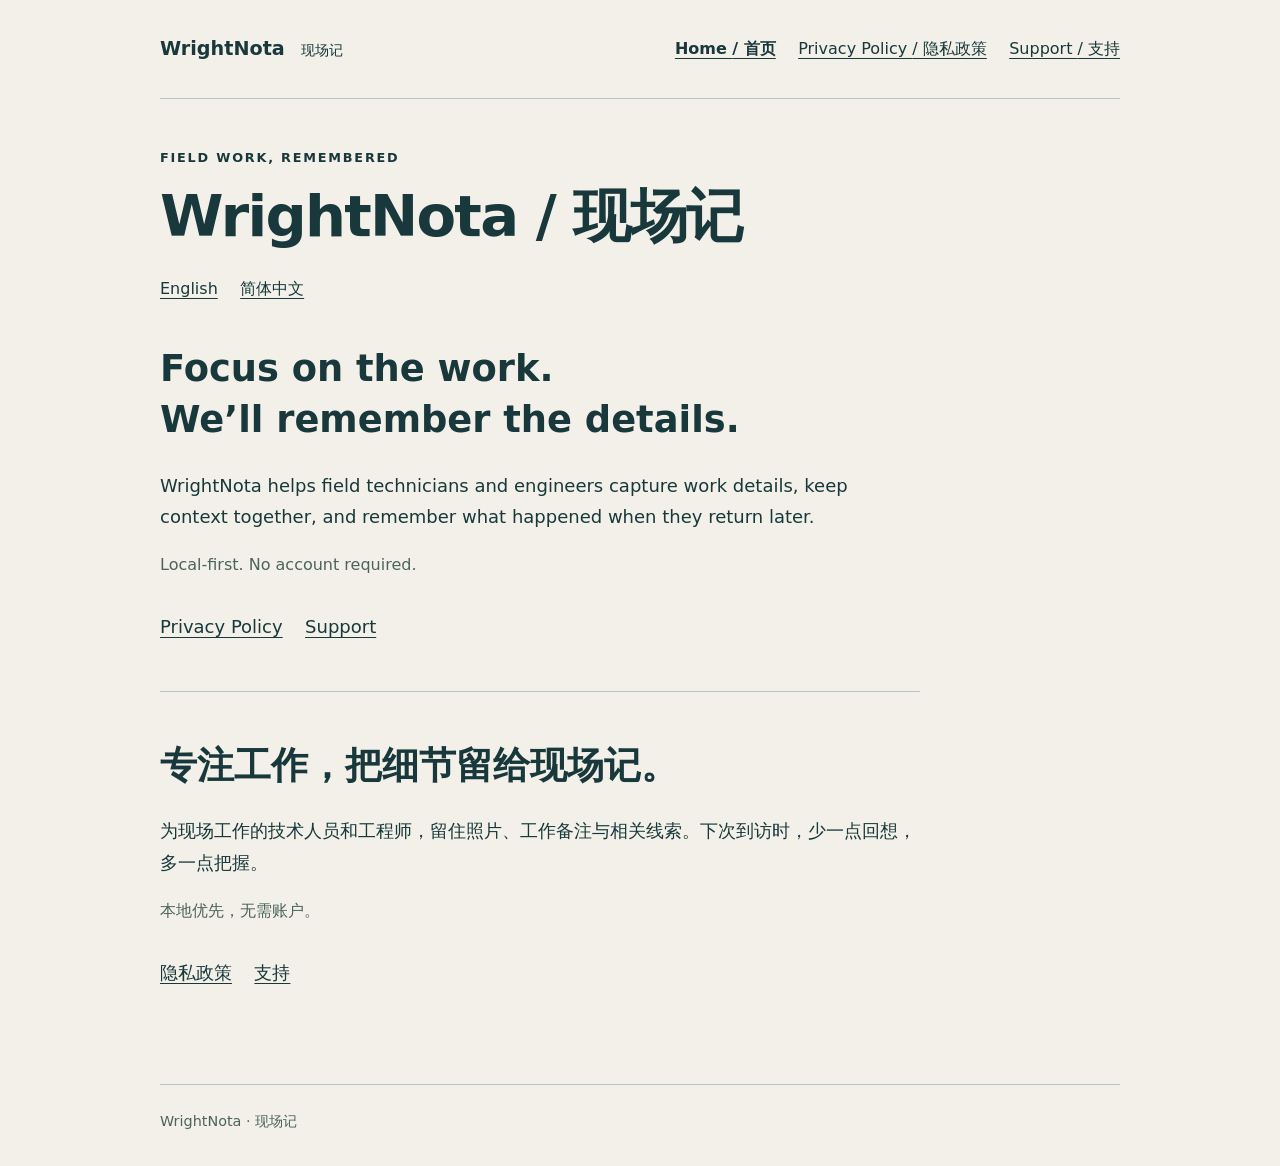
==== index.html @ 5eae742f "feat: add WrightNota public privacy and support site" ====
<!doctype html>

<html lang="en">
<head>
<meta charset="utf-8">
<meta name="viewport" content="width=device-width, initial-scale=1">
<meta name="description" content="WrightNota / 现场记 — local-first field photos and work memory for technicians and engineers.">
<title>WrightNota / 现场记</title>
<link rel="stylesheet" href="./styles.css">
</head>

<body><a class="skip" href="#main">Skip to content / 跳至正文</a>
<header class="site-header"><a class="brand" href="./">WrightNota <span lang="zh-Hans">现场记</span></a>
<nav aria-label="Main navigation"><a href="./" aria-current="page">Home <span lang="zh-Hans">/ 首页</span></a><a href="./privacy/">Privacy Policy <span lang="zh-Hans">/ 隐私政策</span></a><a href="./support/">Support <span lang="zh-Hans">/ 支持</span></a>
</nav>
</header>
<main id="main">
<article>
<header class="intro">
<p class="eyebrow">Field work, remembered
</p>
<h1>WrightNota <span lang="zh-Hans">/ 现场记</span>
</h1>
<nav aria-label="Page languages"><a href="#english" lang="en">English</a><a href="#chinese" lang="zh-Hans">简体中文</a>
</nav>
</header>
<section class="language-section" id="english" lang="en" aria-labelledby="english-title">
<h2 id="english-title" class="tagline">Focus on the work.<br>We’ll remember the details.
</h2>
<p>WrightNota helps field technicians and engineers capture work details, keep context together, and remember what happened when they return later.
</p>
<p class="muted">Local-first. No account required.
</p>
<div class="links"><a href="privacy/#english">Privacy Policy</a><a href="support/#english">Support</a>
</div>
</section>
<section class="language-section" id="chinese" lang="zh-Hans" aria-labelledby="chinese-title">
<h2 id="chinese-title" class="tagline">专注工作，把细节留给现场记。
</h2>
<p>为现场工作的技术人员和工程师，留住照片、工作备注与相关线索。下次到访时，少一点回想，多一点把握。
</p>
<p class="muted">本地优先，无需账户。
</p>
<div class="links"><a href="privacy/#chinese">隐私政策</a><a href="support/#chinese">支持</a>
</div>
</section>
</article>
</main>
<footer class="site-footer">WrightNota · <span lang="zh-Hans">现场记</span>
</footer>
</body>
</html>
---- styles.css ----
* {
  box-sizing:border-box
}
html {
  scroll-padding-top:1rem
}
body {
  margin:0;
  background:#F2F0E8;
  color:#18383C;
  font:18px/1.75 system-ui,-apple-system,BlinkMacSystemFont,"Segoe UI",sans-serif
}
a {
  color:inherit;
  text-underline-offset:.22em
}
a:hover {
  text-decoration-thickness:2px
}
a:focus-visible {
  outline:3px solid #18383C;
  outline-offset:5px;
  border-radius:2px
}
.skip {
  position:absolute;
  left:1rem;
  top:-5rem;
  background:#fff;
  padding:.6rem
}
.skip:focus {
  top:1rem
}
.site-header,main,.site-footer {
  width:min(100% - 3rem,960px);
  margin-inline:auto
}
.site-header {
  padding:2rem 0;
  display:flex;
  justify-content:space-between;
  align-items:center;
  gap:1.2rem;
  border-bottom:1px solid #bac6c1
}
.brand {
  font-weight:700;
  text-decoration:none;
  font-size:1.2rem
}
.brand span {
  font-weight:400;
  font-size:.9rem;
  margin-left:.6rem
}
nav {
  display:flex;
  flex-wrap:wrap;
  gap:.6rem 1.4rem;
  font-size:1rem
}
nav [aria-current] {
  font-weight:700
}
main {
  padding:3rem 0 4rem
}
.intro {
  margin-bottom:2.5rem
}
.eyebrow {
  text-transform:uppercase;
  letter-spacing:.14em;
  font-size:.8rem;
  font-weight:600;
  margin:0 0 .8rem
}
h1 {
  font-size:clamp(2rem,5vw,3.6rem);
  line-height:1.2;
  letter-spacing:-.03em;
  margin:0 0 1.5rem
}
h2 {
  font-size:1.6rem;
  line-height:1.35;
  margin:0 0 1.5rem
}
h3 {
  font-size:1.1rem;
  line-height:1.5;
  margin:2rem 0 .5rem
}
p {
  margin:.5rem 0 1.15rem;
  overflow-wrap:anywhere
}
article {
  max-width:760px
}
.language-section+.language-section {
  margin-top:3rem;
  padding-top:3rem;
  border-top:1px solid #bac6c1
}
.updated,.muted {
  color:#4d635e;
  font-size:1rem
}
.tagline {
  font-size:clamp(1.5rem,3.5vw,2.3rem);
  line-height:1.4;
  max-width:670px
}
.links {
  margin:2rem 0;
  display:flex;
  gap:1.4rem;
  flex-wrap:wrap
}
.site-footer {
  border-top:1px solid #bac6c1;
  padding:1.5rem 0 2rem;
  font-size:.9rem;
  color:#4d635e
}
.notice {
  border-left:3px solid #18383C;
  padding-left:1rem
}
.language-section {
  scroll-margin-top:1.5rem
}
@media(max-width:600px) {
  body {
  font-size:17px
}
.site-header,main,.site-footer {
  width:calc(100% - 2rem)
}
.site-header {
  align-items:flex-start;
  flex-direction:column;
  padding:1.3rem 0
}
main {
  padding-top:2rem
}
h1 {
  font-size:2.3rem
}
nav {
  gap:.5rem 1rem
}

}
@media(prefers-reduced-motion:reduce) {
  html {
  scroll-behavior:auto
}

}
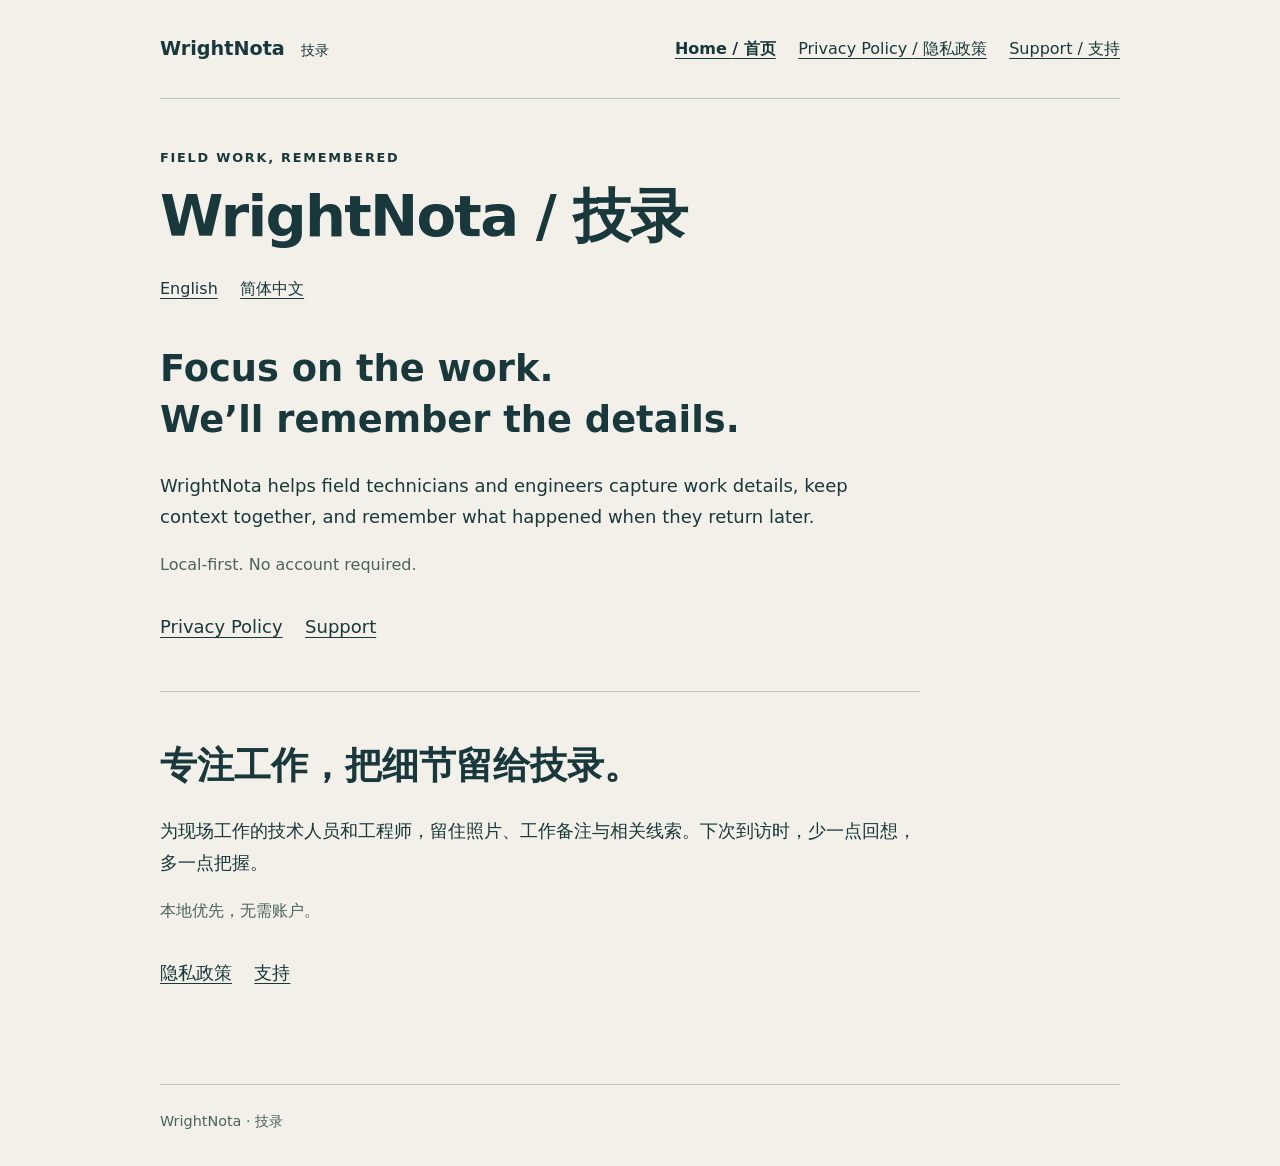
==== commit 0e680fc6: "docs: update WrightNota Chinese product name" ====
--- a/index.html
+++ b/index.html
@@ -4,13 +4,13 @@
 <head>
 <meta charset="utf-8">
 <meta name="viewport" content="width=device-width, initial-scale=1">
-<meta name="description" content="WrightNota / 现场记 — local-first field photos and work memory for technicians and engineers.">
-<title>WrightNota / 现场记</title>
+<meta name="description" content="WrightNota / 技录 — local-first field photos and work memory for technicians and engineers.">
+<title>WrightNota / 技录</title>
 <link rel="stylesheet" href="./styles.css">
 </head>
 
 <body><a class="skip" href="#main">Skip to content / 跳至正文</a>
-<header class="site-header"><a class="brand" href="./">WrightNota <span lang="zh-Hans">现场记</span></a>
+<header class="site-header"><a class="brand" href="./">WrightNota <span lang="zh-Hans">技录</span></a>
 <nav aria-label="Main navigation"><a href="./" aria-current="page">Home <span lang="zh-Hans">/ 首页</span></a><a href="./privacy/">Privacy Policy <span lang="zh-Hans">/ 隐私政策</span></a><a href="./support/">Support <span lang="zh-Hans">/ 支持</span></a>
 </nav>
 </header>
@@ -19,7 +19,7 @@
 <header class="intro">
 <p class="eyebrow">Field work, remembered
 </p>
-<h1>WrightNota <span lang="zh-Hans">/ 现场记</span>
+<h1>WrightNota <span lang="zh-Hans">/ 技录</span>
 </h1>
 <nav aria-label="Page languages"><a href="#english" lang="en">English</a><a href="#chinese" lang="zh-Hans">简体中文</a>
 </nav>
@@ -35,7 +35,7 @@
 </div>
 </section>
 <section class="language-section" id="chinese" lang="zh-Hans" aria-labelledby="chinese-title">
-<h2 id="chinese-title" class="tagline">专注工作，把细节留给现场记。
+<h2 id="chinese-title" class="tagline">专注工作，把细节留给技录。
 </h2>
 <p>为现场工作的技术人员和工程师，留住照片、工作备注与相关线索。下次到访时，少一点回想，多一点把握。
 </p>
@@ -46,7 +46,7 @@
 </section>
 </article>
 </main>
-<footer class="site-footer">WrightNota · <span lang="zh-Hans">现场记</span>
+<footer class="site-footer">WrightNota · <span lang="zh-Hans">技录</span>
 </footer>
 </body>
 </html>
